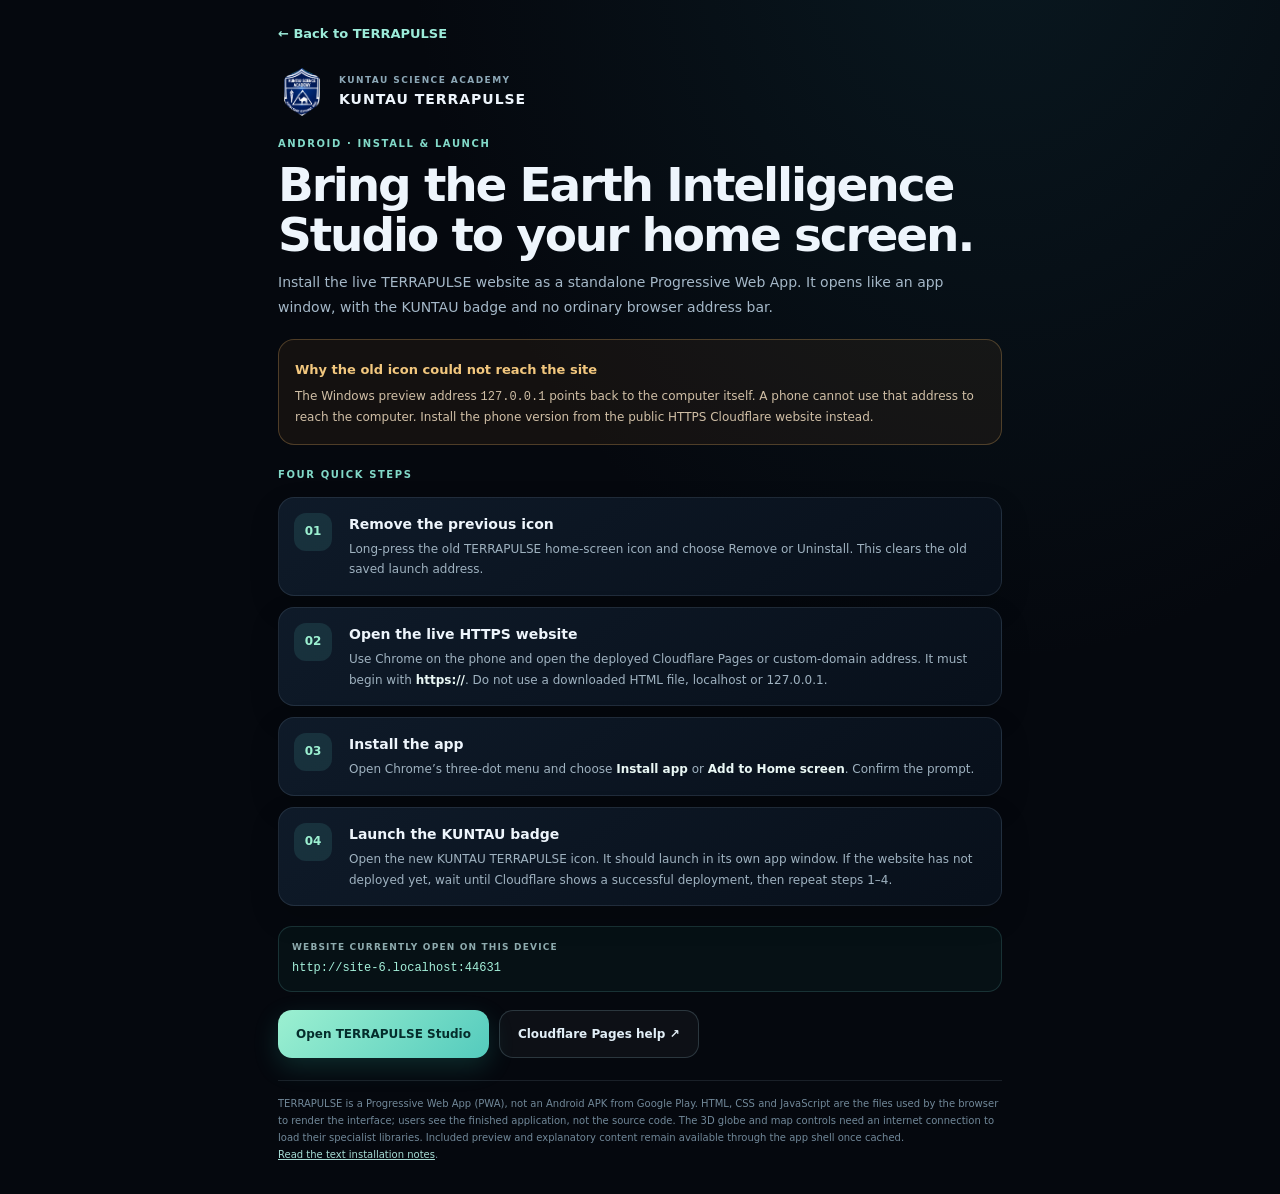
==== app/install.html @ efbdc6dd "TERRAPULSE v0.8.2: mobile studio and PWA launch repair" ====
<!doctype html>
<html lang="en">
<head>
  <meta charset="utf-8">
  <meta name="viewport" content="width=device-width, initial-scale=1, viewport-fit=cover">
  <meta name="theme-color" content="#05080e">
  <meta name="apple-mobile-web-app-capable" content="yes">
  <meta name="apple-mobile-web-app-title" content="KUNTAU TERRAPULSE">
  <title>Install KUNTAU TERRAPULSE</title>
  <link rel="icon" href="assets/icons/icon-32.png?v=082" type="image/png">
  <link rel="apple-touch-icon" href="assets/icons/apple-touch-icon.png?v=082">
  <style>
    :root{color-scheme:dark;--bg:#05080e;--panel:#0d1723;--line:rgba(182,207,229,.12);--text:#eef5fc;--muted:#a0b0c0;--mint:#9cf0d1;--accent:#55d1bd}*{box-sizing:border-box}body{margin:0;min-height:100vh;background:radial-gradient(ellipse at 78% -10%,rgba(23,79,93,.23),transparent 42%),var(--bg);color:var(--text);font-family:Inter,ui-sans-serif,system-ui,-apple-system,"Segoe UI",Roboto,Arial,sans-serif;line-height:1.6}.wrap{width:min(760px,100%);margin:0 auto;padding:calc(20px + env(safe-area-inset-top)) 18px calc(32px + env(safe-area-inset-bottom))}.back{display:inline-flex;align-items:center;gap:9px;color:#9cebd9;text-decoration:none;font-size:13px;font-weight:700;margin:3px 0 23px}.brand{display:flex;align-items:center;gap:13px;margin-bottom:20px}.brand img{width:48px;height:48px;border-radius:14px;object-fit:contain}.brand small{display:block;font-size:9px;letter-spacing:.16em;color:#8da8b7;font-weight:800}.brand strong{display:block;font-size:14px;letter-spacing:.07em}.eyebrow{color:#82d9c8;font-size:10px;font-weight:800;letter-spacing:.16em}.hero h1{font-size:clamp(31px,7.6vw,47px);letter-spacing:-.045em;line-height:1.06;margin:8px 0 11px}.hero p{font-size:14px;color:#a5b8c8;line-height:1.75;margin:0 0 20px}.alert{border:1px solid rgba(231,175,98,.28);background:rgba(156,100,43,.1);border-radius:16px;padding:16px;margin:19px 0 22px}.alert strong{color:#f2c77e;font-size:13px}.alert p{font-size:12px;color:#d0bfa6;line-height:1.65;margin:5px 0 0}.steps{display:grid;gap:11px;margin:14px 0 20px}.step{display:grid;grid-template-columns:42px 1fr;gap:13px;padding:15px;border:1px solid var(--line);border-radius:16px;background:linear-gradient(145deg,rgba(15,27,42,.97),rgba(8,16,27,.98));box-shadow:0 12px 30px rgba(0,0,0,.16)}.num{width:38px;height:38px;border-radius:12px;display:grid;place-items:center;background:rgba(93,207,196,.13);color:var(--mint);font-weight:900;font-size:12px}.step h2{font-size:14px;margin:0 0 4px}.step p{font-size:12px;color:#9fb2c0;line-height:1.7;margin:0}.step strong{color:#eaf8f5}.origin{border:1px solid rgba(111,206,199,.18);background:rgba(20,95,92,.1);border-radius:14px;padding:13px;margin:18px 0}.origin small{display:block;color:#8eabae;font-size:9px;letter-spacing:.13em;font-weight:800;text-transform:uppercase}.origin code{display:block;color:#a4f0da;font-size:12px;overflow-wrap:anywhere;margin-top:5px}.actions{display:flex;flex-wrap:wrap;gap:10px;margin-top:18px}.btn{min-height:48px;display:inline-flex;justify-content:center;align-items:center;padding:12px 18px;border-radius:14px;text-decoration:none;font-size:12px;font-weight:800}.btn.primary{background:linear-gradient(135deg,#9cf0d1,#54cbbd);color:#052d2c;box-shadow:0 9px 26px rgba(51,198,177,.18)}.btn.secondary{border:1px solid rgba(164,207,222,.2);color:#e2eff7;background:rgba(255,255,255,.035)}.foot{border-top:1px solid var(--line);padding-top:14px;margin-top:22px;color:#718899;font-size:10px;line-height:1.7}.foot a{color:#a6dcd5}@media(max-width:390px){.wrap{padding-left:14px;padding-right:14px}.step{padding:13px;gap:10px}.step p{font-size:11px}.actions .btn{width:100%}}
  </style>
</head>
<body>
  <main class="wrap">
    <a class="back" href="./">← Back to TERRAPULSE</a>
    <div class="brand"><img src="assets/icons/kuntau-academy-crest.png" alt="KUNTAU Science Academy crest"><div><small>KUNTAU SCIENCE ACADEMY</small><strong>KUNTAU TERRAPULSE</strong></div></div>
    <section class="hero"><div class="eyebrow">ANDROID · INSTALL & LAUNCH</div><h1>Bring the Earth Intelligence Studio to your home screen.</h1><p>Install the live TERRAPULSE website as a standalone Progressive Web App. It opens like an app window, with the KUNTAU badge and no ordinary browser address bar.</p></section>
    <section class="alert"><strong>Why the old icon could not reach the site</strong><p>The Windows preview address <code>127.0.0.1</code> points back to the computer itself. A phone cannot use that address to reach the computer. Install the phone version from the public HTTPS Cloudflare website instead.</p></section>
    <div class="eyebrow">FOUR QUICK STEPS</div>
    <section class="steps">
      <article class="step"><div class="num">01</div><div><h2>Remove the previous icon</h2><p>Long-press the old TERRAPULSE home-screen icon and choose Remove or Uninstall. This clears the old saved launch address.</p></div></article>
      <article class="step"><div class="num">02</div><div><h2>Open the live HTTPS website</h2><p>Use Chrome on the phone and open the deployed Cloudflare Pages or custom-domain address. It must begin with <strong>https://</strong>. Do not use a downloaded HTML file, localhost or 127.0.0.1.</p></div></article>
      <article class="step"><div class="num">03</div><div><h2>Install the app</h2><p>Open Chrome’s three-dot menu and choose <strong>Install app</strong> or <strong>Add to Home screen</strong>. Confirm the prompt.</p></div></article>
      <article class="step"><div class="num">04</div><div><h2>Launch the KUNTAU badge</h2><p>Open the new KUNTAU TERRAPULSE icon. It should launch in its own app window. If the website has not deployed yet, wait until Cloudflare shows a successful deployment, then repeat steps 1–4.</p></div></article>
    </section>
    <div class="origin"><small>Website currently open on this device</small><code id="siteOrigin">Checking site address…</code></div>
    <div class="actions"><a class="btn primary" href="./">Open TERRAPULSE Studio</a><a class="btn secondary" href="https://developers.cloudflare.com/pages/" target="_blank" rel="noopener">Cloudflare Pages help ↗</a></div>
    <footer class="foot">TERRAPULSE is a Progressive Web App (PWA), not an Android APK from Google Play. HTML, CSS and JavaScript are the files used by the browser to render the interface; users see the finished application, not the source code. The 3D globe and map controls need an internet connection to load their specialist libraries. Included preview and explanatory content remain available through the app shell once cached.<br><a href="INSTALL_ON_ANDROID.md">Read the text installation notes</a>.</footer>
  </main>
  <script>document.getElementById('siteOrigin').textContent=window.location.origin;</script>
</body>
</html>
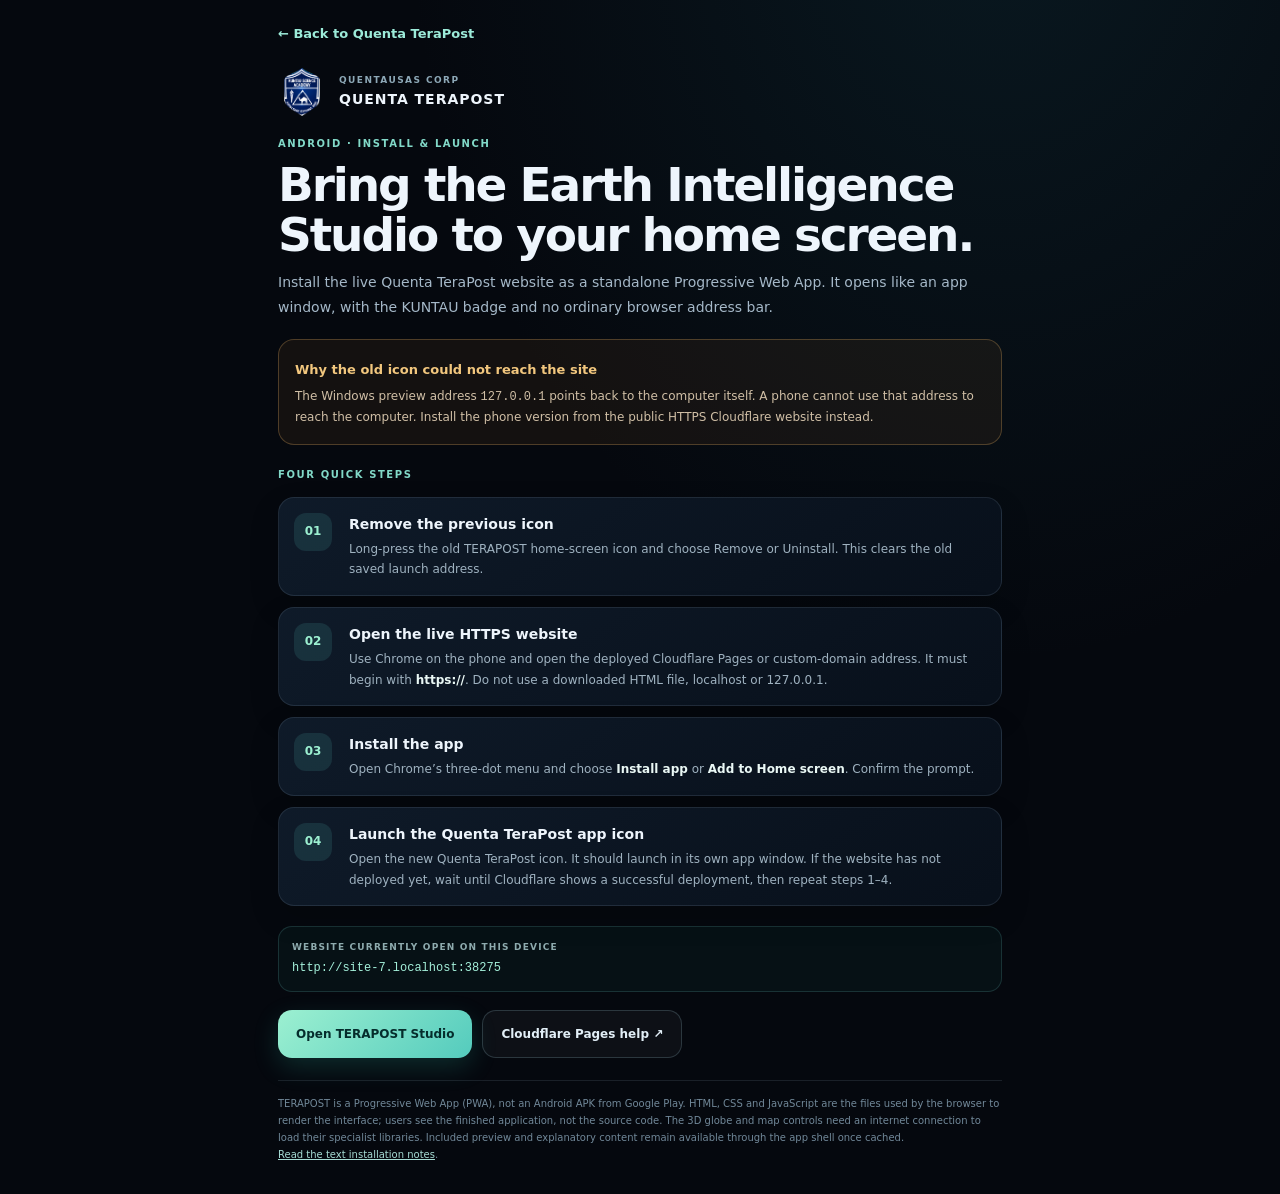
==== commit e1c30d38: "Quenta TeraPost v0.9.0: premium mobile studio refresh" ====
--- a/app/install.html
+++ b/app/install.html
@@ -5,30 +5,30 @@
   <meta name="viewport" content="width=device-width, initial-scale=1, viewport-fit=cover">
   <meta name="theme-color" content="#05080e">
   <meta name="apple-mobile-web-app-capable" content="yes">
-  <meta name="apple-mobile-web-app-title" content="KUNTAU TERRAPULSE">
-  <title>Install KUNTAU TERRAPULSE</title>
-  <link rel="icon" href="assets/icons/icon-32.png?v=082" type="image/png">
-  <link rel="apple-touch-icon" href="assets/icons/apple-touch-icon.png?v=082">
+  <meta name="apple-mobile-web-app-title" content="QUENTA TERAPOST">
+  <title>Install Quenta TeraPost</title>
+  <link rel="icon" href="assets/icons/icon-32.png?v=090" type="image/png">
+  <link rel="apple-touch-icon" href="assets/icons/apple-touch-icon.png?v=090">
   <style>
     :root{color-scheme:dark;--bg:#05080e;--panel:#0d1723;--line:rgba(182,207,229,.12);--text:#eef5fc;--muted:#a0b0c0;--mint:#9cf0d1;--accent:#55d1bd}*{box-sizing:border-box}body{margin:0;min-height:100vh;background:radial-gradient(ellipse at 78% -10%,rgba(23,79,93,.23),transparent 42%),var(--bg);color:var(--text);font-family:Inter,ui-sans-serif,system-ui,-apple-system,"Segoe UI",Roboto,Arial,sans-serif;line-height:1.6}.wrap{width:min(760px,100%);margin:0 auto;padding:calc(20px + env(safe-area-inset-top)) 18px calc(32px + env(safe-area-inset-bottom))}.back{display:inline-flex;align-items:center;gap:9px;color:#9cebd9;text-decoration:none;font-size:13px;font-weight:700;margin:3px 0 23px}.brand{display:flex;align-items:center;gap:13px;margin-bottom:20px}.brand img{width:48px;height:48px;border-radius:14px;object-fit:contain}.brand small{display:block;font-size:9px;letter-spacing:.16em;color:#8da8b7;font-weight:800}.brand strong{display:block;font-size:14px;letter-spacing:.07em}.eyebrow{color:#82d9c8;font-size:10px;font-weight:800;letter-spacing:.16em}.hero h1{font-size:clamp(31px,7.6vw,47px);letter-spacing:-.045em;line-height:1.06;margin:8px 0 11px}.hero p{font-size:14px;color:#a5b8c8;line-height:1.75;margin:0 0 20px}.alert{border:1px solid rgba(231,175,98,.28);background:rgba(156,100,43,.1);border-radius:16px;padding:16px;margin:19px 0 22px}.alert strong{color:#f2c77e;font-size:13px}.alert p{font-size:12px;color:#d0bfa6;line-height:1.65;margin:5px 0 0}.steps{display:grid;gap:11px;margin:14px 0 20px}.step{display:grid;grid-template-columns:42px 1fr;gap:13px;padding:15px;border:1px solid var(--line);border-radius:16px;background:linear-gradient(145deg,rgba(15,27,42,.97),rgba(8,16,27,.98));box-shadow:0 12px 30px rgba(0,0,0,.16)}.num{width:38px;height:38px;border-radius:12px;display:grid;place-items:center;background:rgba(93,207,196,.13);color:var(--mint);font-weight:900;font-size:12px}.step h2{font-size:14px;margin:0 0 4px}.step p{font-size:12px;color:#9fb2c0;line-height:1.7;margin:0}.step strong{color:#eaf8f5}.origin{border:1px solid rgba(111,206,199,.18);background:rgba(20,95,92,.1);border-radius:14px;padding:13px;margin:18px 0}.origin small{display:block;color:#8eabae;font-size:9px;letter-spacing:.13em;font-weight:800;text-transform:uppercase}.origin code{display:block;color:#a4f0da;font-size:12px;overflow-wrap:anywhere;margin-top:5px}.actions{display:flex;flex-wrap:wrap;gap:10px;margin-top:18px}.btn{min-height:48px;display:inline-flex;justify-content:center;align-items:center;padding:12px 18px;border-radius:14px;text-decoration:none;font-size:12px;font-weight:800}.btn.primary{background:linear-gradient(135deg,#9cf0d1,#54cbbd);color:#052d2c;box-shadow:0 9px 26px rgba(51,198,177,.18)}.btn.secondary{border:1px solid rgba(164,207,222,.2);color:#e2eff7;background:rgba(255,255,255,.035)}.foot{border-top:1px solid var(--line);padding-top:14px;margin-top:22px;color:#718899;font-size:10px;line-height:1.7}.foot a{color:#a6dcd5}@media(max-width:390px){.wrap{padding-left:14px;padding-right:14px}.step{padding:13px;gap:10px}.step p{font-size:11px}.actions .btn{width:100%}}
   </style>
 </head>
 <body>
   <main class="wrap">
-    <a class="back" href="./">← Back to TERRAPULSE</a>
-    <div class="brand"><img src="assets/icons/kuntau-academy-crest.png" alt="KUNTAU Science Academy crest"><div><small>KUNTAU SCIENCE ACADEMY</small><strong>KUNTAU TERRAPULSE</strong></div></div>
-    <section class="hero"><div class="eyebrow">ANDROID · INSTALL & LAUNCH</div><h1>Bring the Earth Intelligence Studio to your home screen.</h1><p>Install the live TERRAPULSE website as a standalone Progressive Web App. It opens like an app window, with the KUNTAU badge and no ordinary browser address bar.</p></section>
+    <a class="back" href="./">← Back to Quenta TeraPost</a>
+    <div class="brand"><img src="assets/icons/kuntau-academy-crest.png" alt="KUNTAU Science Academy crest"><div><small>QUENTAUSAS CORP</small><strong>QUENTA TERAPOST</strong></div></div>
+    <section class="hero"><div class="eyebrow">ANDROID · INSTALL & LAUNCH</div><h1>Bring the Earth Intelligence Studio to your home screen.</h1><p>Install the live Quenta TeraPost website as a standalone Progressive Web App. It opens like an app window, with the KUNTAU badge and no ordinary browser address bar.</p></section>
     <section class="alert"><strong>Why the old icon could not reach the site</strong><p>The Windows preview address <code>127.0.0.1</code> points back to the computer itself. A phone cannot use that address to reach the computer. Install the phone version from the public HTTPS Cloudflare website instead.</p></section>
     <div class="eyebrow">FOUR QUICK STEPS</div>
     <section class="steps">
-      <article class="step"><div class="num">01</div><div><h2>Remove the previous icon</h2><p>Long-press the old TERRAPULSE home-screen icon and choose Remove or Uninstall. This clears the old saved launch address.</p></div></article>
+      <article class="step"><div class="num">01</div><div><h2>Remove the previous icon</h2><p>Long-press the old TERAPOST home-screen icon and choose Remove or Uninstall. This clears the old saved launch address.</p></div></article>
       <article class="step"><div class="num">02</div><div><h2>Open the live HTTPS website</h2><p>Use Chrome on the phone and open the deployed Cloudflare Pages or custom-domain address. It must begin with <strong>https://</strong>. Do not use a downloaded HTML file, localhost or 127.0.0.1.</p></div></article>
       <article class="step"><div class="num">03</div><div><h2>Install the app</h2><p>Open Chrome’s three-dot menu and choose <strong>Install app</strong> or <strong>Add to Home screen</strong>. Confirm the prompt.</p></div></article>
-      <article class="step"><div class="num">04</div><div><h2>Launch the KUNTAU badge</h2><p>Open the new KUNTAU TERRAPULSE icon. It should launch in its own app window. If the website has not deployed yet, wait until Cloudflare shows a successful deployment, then repeat steps 1–4.</p></div></article>
+      <article class="step"><div class="num">04</div><div><h2>Launch the Quenta TeraPost app icon</h2><p>Open the new Quenta TeraPost icon. It should launch in its own app window. If the website has not deployed yet, wait until Cloudflare shows a successful deployment, then repeat steps 1–4.</p></div></article>
     </section>
     <div class="origin"><small>Website currently open on this device</small><code id="siteOrigin">Checking site address…</code></div>
-    <div class="actions"><a class="btn primary" href="./">Open TERRAPULSE Studio</a><a class="btn secondary" href="https://developers.cloudflare.com/pages/" target="_blank" rel="noopener">Cloudflare Pages help ↗</a></div>
-    <footer class="foot">TERRAPULSE is a Progressive Web App (PWA), not an Android APK from Google Play. HTML, CSS and JavaScript are the files used by the browser to render the interface; users see the finished application, not the source code. The 3D globe and map controls need an internet connection to load their specialist libraries. Included preview and explanatory content remain available through the app shell once cached.<br><a href="INSTALL_ON_ANDROID.md">Read the text installation notes</a>.</footer>
+    <div class="actions"><a class="btn primary" href="./">Open TERAPOST Studio</a><a class="btn secondary" href="https://developers.cloudflare.com/pages/" target="_blank" rel="noopener">Cloudflare Pages help ↗</a></div>
+    <footer class="foot">TERAPOST is a Progressive Web App (PWA), not an Android APK from Google Play. HTML, CSS and JavaScript are the files used by the browser to render the interface; users see the finished application, not the source code. The 3D globe and map controls need an internet connection to load their specialist libraries. Included preview and explanatory content remain available through the app shell once cached.<br><a href="INSTALL_ON_ANDROID.md">Read the text installation notes</a>.</footer>
   </main>
   <script>document.getElementById('siteOrigin').textContent=window.location.origin;</script>
 </body>
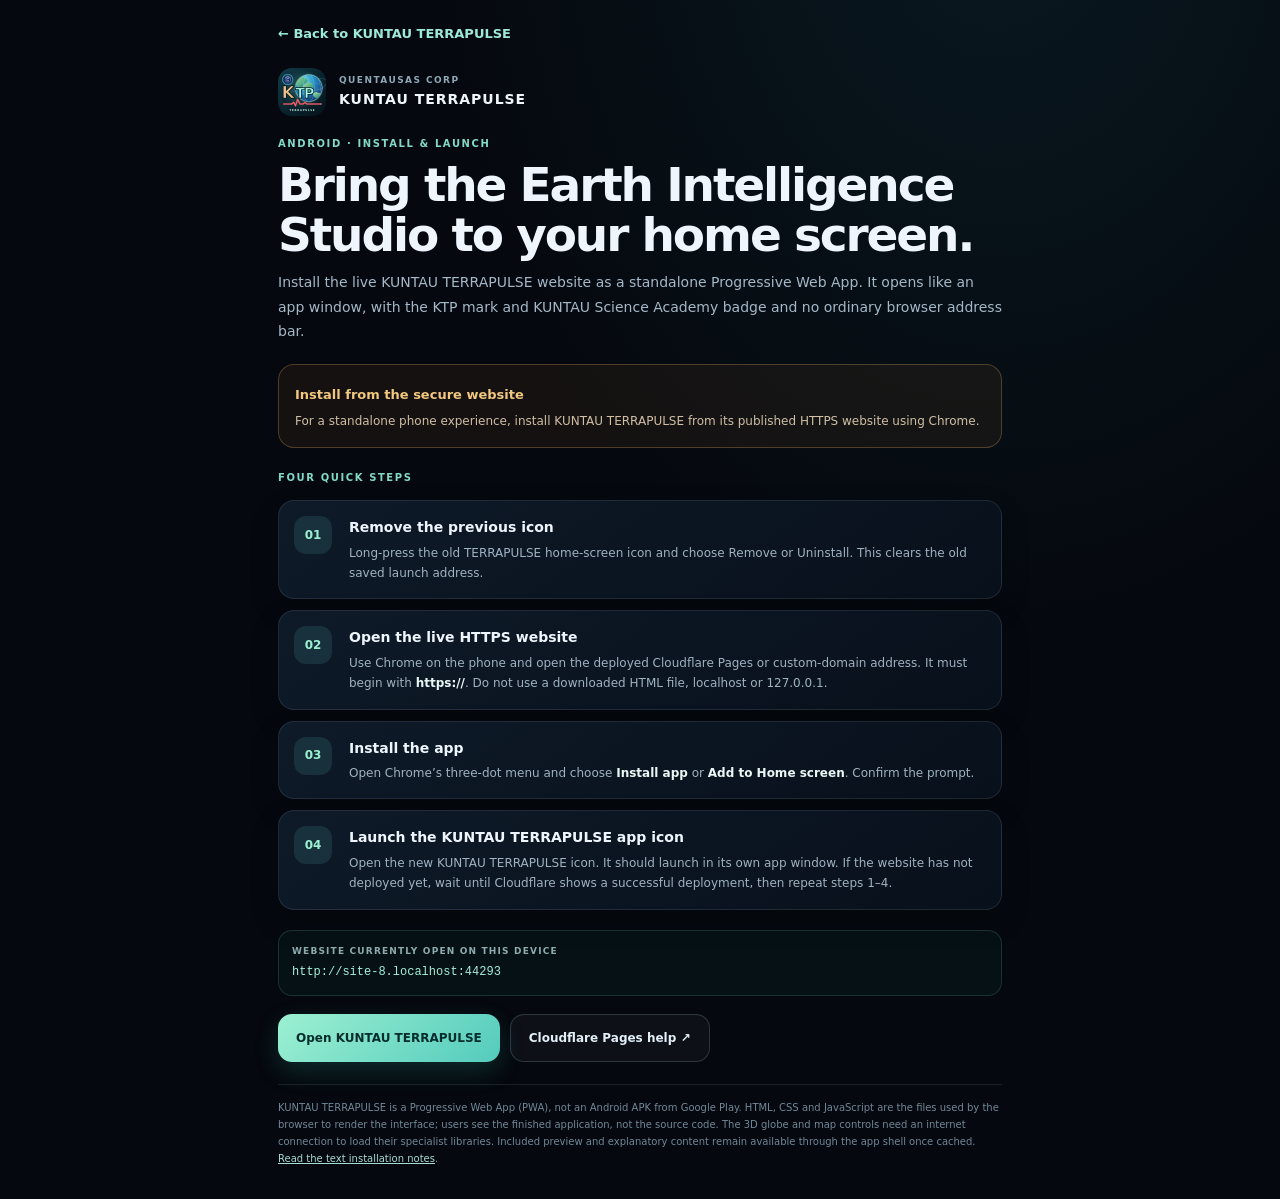
==== commit bb8eece7: "KUNTAU TERRAPULSE v1.0.0: fixed dock and restored KTP branding" ====
--- a/app/install.html
+++ b/app/install.html
@@ -5,30 +5,30 @@
   <meta name="viewport" content="width=device-width, initial-scale=1, viewport-fit=cover">
   <meta name="theme-color" content="#05080e">
   <meta name="apple-mobile-web-app-capable" content="yes">
-  <meta name="apple-mobile-web-app-title" content="QUENTA TERAPOST">
-  <title>Install Quenta TeraPost</title>
-  <link rel="icon" href="assets/icons/icon-32.png?v=090" type="image/png">
-  <link rel="apple-touch-icon" href="assets/icons/apple-touch-icon.png?v=090">
+  <meta name="apple-mobile-web-app-title" content="KUNTAU TERRAPULSE">
+  <title>Install KUNTAU TERRAPULSE</title>
+  <link rel="icon" href="assets/icons/icon-32.png?v=100" type="image/png">
+  <link rel="apple-touch-icon" href="assets/icons/apple-touch-icon.png?v=100">
   <style>
     :root{color-scheme:dark;--bg:#05080e;--panel:#0d1723;--line:rgba(182,207,229,.12);--text:#eef5fc;--muted:#a0b0c0;--mint:#9cf0d1;--accent:#55d1bd}*{box-sizing:border-box}body{margin:0;min-height:100vh;background:radial-gradient(ellipse at 78% -10%,rgba(23,79,93,.23),transparent 42%),var(--bg);color:var(--text);font-family:Inter,ui-sans-serif,system-ui,-apple-system,"Segoe UI",Roboto,Arial,sans-serif;line-height:1.6}.wrap{width:min(760px,100%);margin:0 auto;padding:calc(20px + env(safe-area-inset-top)) 18px calc(32px + env(safe-area-inset-bottom))}.back{display:inline-flex;align-items:center;gap:9px;color:#9cebd9;text-decoration:none;font-size:13px;font-weight:700;margin:3px 0 23px}.brand{display:flex;align-items:center;gap:13px;margin-bottom:20px}.brand img{width:48px;height:48px;border-radius:14px;object-fit:contain}.brand small{display:block;font-size:9px;letter-spacing:.16em;color:#8da8b7;font-weight:800}.brand strong{display:block;font-size:14px;letter-spacing:.07em}.eyebrow{color:#82d9c8;font-size:10px;font-weight:800;letter-spacing:.16em}.hero h1{font-size:clamp(31px,7.6vw,47px);letter-spacing:-.045em;line-height:1.06;margin:8px 0 11px}.hero p{font-size:14px;color:#a5b8c8;line-height:1.75;margin:0 0 20px}.alert{border:1px solid rgba(231,175,98,.28);background:rgba(156,100,43,.1);border-radius:16px;padding:16px;margin:19px 0 22px}.alert strong{color:#f2c77e;font-size:13px}.alert p{font-size:12px;color:#d0bfa6;line-height:1.65;margin:5px 0 0}.steps{display:grid;gap:11px;margin:14px 0 20px}.step{display:grid;grid-template-columns:42px 1fr;gap:13px;padding:15px;border:1px solid var(--line);border-radius:16px;background:linear-gradient(145deg,rgba(15,27,42,.97),rgba(8,16,27,.98));box-shadow:0 12px 30px rgba(0,0,0,.16)}.num{width:38px;height:38px;border-radius:12px;display:grid;place-items:center;background:rgba(93,207,196,.13);color:var(--mint);font-weight:900;font-size:12px}.step h2{font-size:14px;margin:0 0 4px}.step p{font-size:12px;color:#9fb2c0;line-height:1.7;margin:0}.step strong{color:#eaf8f5}.origin{border:1px solid rgba(111,206,199,.18);background:rgba(20,95,92,.1);border-radius:14px;padding:13px;margin:18px 0}.origin small{display:block;color:#8eabae;font-size:9px;letter-spacing:.13em;font-weight:800;text-transform:uppercase}.origin code{display:block;color:#a4f0da;font-size:12px;overflow-wrap:anywhere;margin-top:5px}.actions{display:flex;flex-wrap:wrap;gap:10px;margin-top:18px}.btn{min-height:48px;display:inline-flex;justify-content:center;align-items:center;padding:12px 18px;border-radius:14px;text-decoration:none;font-size:12px;font-weight:800}.btn.primary{background:linear-gradient(135deg,#9cf0d1,#54cbbd);color:#052d2c;box-shadow:0 9px 26px rgba(51,198,177,.18)}.btn.secondary{border:1px solid rgba(164,207,222,.2);color:#e2eff7;background:rgba(255,255,255,.035)}.foot{border-top:1px solid var(--line);padding-top:14px;margin-top:22px;color:#718899;font-size:10px;line-height:1.7}.foot a{color:#a6dcd5}@media(max-width:390px){.wrap{padding-left:14px;padding-right:14px}.step{padding:13px;gap:10px}.step p{font-size:11px}.actions .btn{width:100%}}
   </style>
 </head>
 <body>
   <main class="wrap">
-    <a class="back" href="./">← Back to Quenta TeraPost</a>
-    <div class="brand"><img src="assets/icons/kuntau-academy-crest.png" alt="KUNTAU Science Academy crest"><div><small>QUENTAUSAS CORP</small><strong>QUENTA TERAPOST</strong></div></div>
-    <section class="hero"><div class="eyebrow">ANDROID · INSTALL & LAUNCH</div><h1>Bring the Earth Intelligence Studio to your home screen.</h1><p>Install the live Quenta TeraPost website as a standalone Progressive Web App. It opens like an app window, with the KUNTAU badge and no ordinary browser address bar.</p></section>
-    <section class="alert"><strong>Why the old icon could not reach the site</strong><p>The Windows preview address <code>127.0.0.1</code> points back to the computer itself. A phone cannot use that address to reach the computer. Install the phone version from the public HTTPS Cloudflare website instead.</p></section>
+    <a class="back" href="./">← Back to KUNTAU TERRAPULSE</a>
+    <div class="brand"><img src="assets/icons/icon-192.png?v=100" alt="KTP product mark with KUNTAU Science Academy badge"><div><small>QUENTAUSAS CORP</small><strong>KUNTAU TERRAPULSE</strong></div></div>
+    <section class="hero"><div class="eyebrow">ANDROID · INSTALL & LAUNCH</div><h1>Bring the Earth Intelligence Studio to your home screen.</h1><p>Install the live KUNTAU TERRAPULSE website as a standalone Progressive Web App. It opens like an app window, with the KTP mark and KUNTAU Science Academy badge and no ordinary browser address bar.</p></section>
+    <section class="alert"><strong>Install from the secure website</strong><p>For a standalone phone experience, install KUNTAU TERRAPULSE from its published HTTPS website using Chrome.</p></section>
     <div class="eyebrow">FOUR QUICK STEPS</div>
     <section class="steps">
-      <article class="step"><div class="num">01</div><div><h2>Remove the previous icon</h2><p>Long-press the old TERAPOST home-screen icon and choose Remove or Uninstall. This clears the old saved launch address.</p></div></article>
+      <article class="step"><div class="num">01</div><div><h2>Remove the previous icon</h2><p>Long-press the old TERRAPULSE home-screen icon and choose Remove or Uninstall. This clears the old saved launch address.</p></div></article>
       <article class="step"><div class="num">02</div><div><h2>Open the live HTTPS website</h2><p>Use Chrome on the phone and open the deployed Cloudflare Pages or custom-domain address. It must begin with <strong>https://</strong>. Do not use a downloaded HTML file, localhost or 127.0.0.1.</p></div></article>
       <article class="step"><div class="num">03</div><div><h2>Install the app</h2><p>Open Chrome’s three-dot menu and choose <strong>Install app</strong> or <strong>Add to Home screen</strong>. Confirm the prompt.</p></div></article>
-      <article class="step"><div class="num">04</div><div><h2>Launch the Quenta TeraPost app icon</h2><p>Open the new Quenta TeraPost icon. It should launch in its own app window. If the website has not deployed yet, wait until Cloudflare shows a successful deployment, then repeat steps 1–4.</p></div></article>
+      <article class="step"><div class="num">04</div><div><h2>Launch the KUNTAU TERRAPULSE app icon</h2><p>Open the new KUNTAU TERRAPULSE icon. It should launch in its own app window. If the website has not deployed yet, wait until Cloudflare shows a successful deployment, then repeat steps 1–4.</p></div></article>
     </section>
     <div class="origin"><small>Website currently open on this device</small><code id="siteOrigin">Checking site address…</code></div>
-    <div class="actions"><a class="btn primary" href="./">Open TERAPOST Studio</a><a class="btn secondary" href="https://developers.cloudflare.com/pages/" target="_blank" rel="noopener">Cloudflare Pages help ↗</a></div>
-    <footer class="foot">TERAPOST is a Progressive Web App (PWA), not an Android APK from Google Play. HTML, CSS and JavaScript are the files used by the browser to render the interface; users see the finished application, not the source code. The 3D globe and map controls need an internet connection to load their specialist libraries. Included preview and explanatory content remain available through the app shell once cached.<br><a href="INSTALL_ON_ANDROID.md">Read the text installation notes</a>.</footer>
+    <div class="actions"><a class="btn primary" href="./">Open KUNTAU TERRAPULSE</a><a class="btn secondary" href="https://developers.cloudflare.com/pages/" target="_blank" rel="noopener">Cloudflare Pages help ↗</a></div>
+    <footer class="foot">KUNTAU TERRAPULSE is a Progressive Web App (PWA), not an Android APK from Google Play. HTML, CSS and JavaScript are the files used by the browser to render the interface; users see the finished application, not the source code. The 3D globe and map controls need an internet connection to load their specialist libraries. Included preview and explanatory content remain available through the app shell once cached.<br><a href="INSTALL_ON_ANDROID.md">Read the text installation notes</a>.</footer>
   </main>
   <script>document.getElementById('siteOrigin').textContent=window.location.origin;</script>
 </body>
